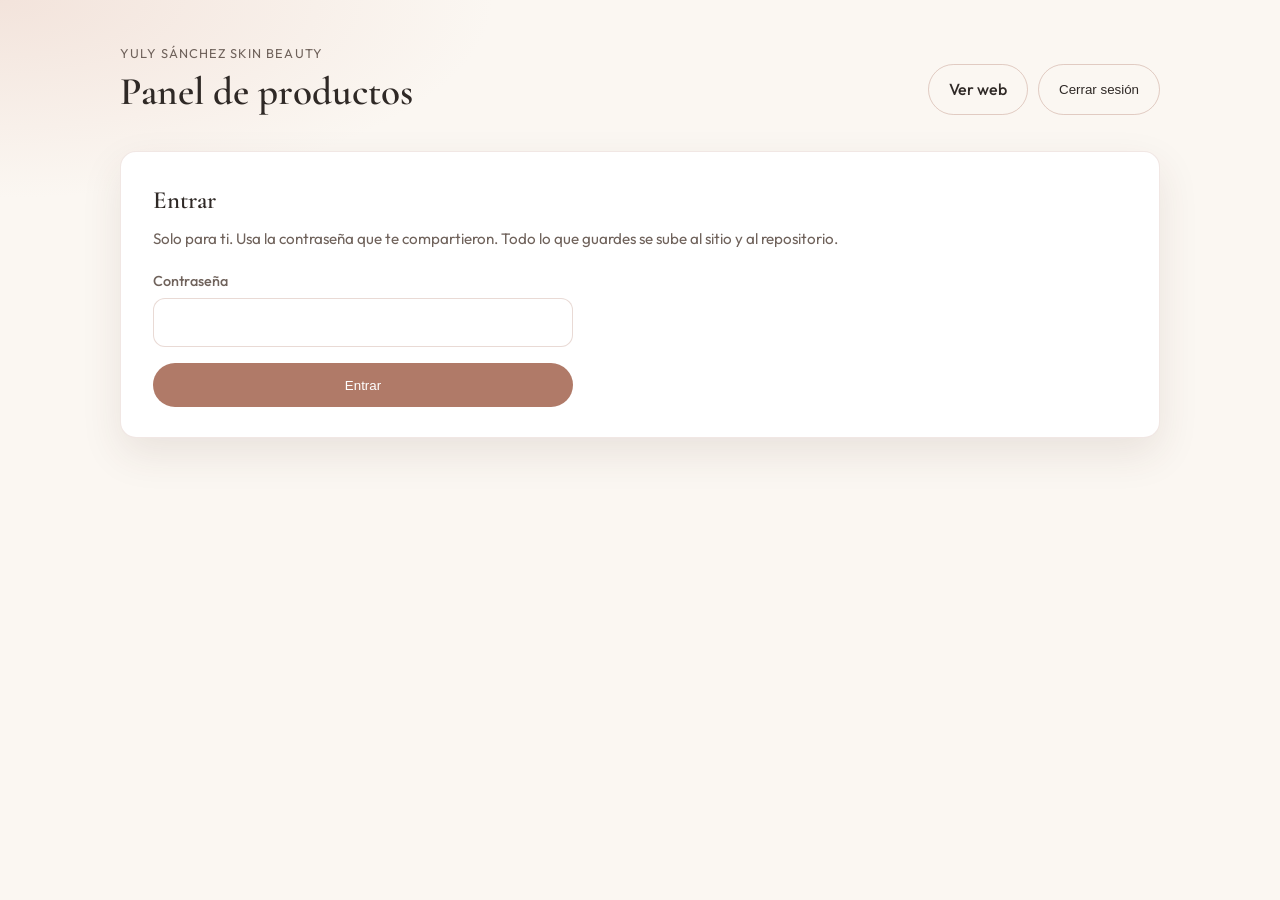
==== admin.html @ 6af67c22 "Quita el botón Eliminar del formulario del admin. Co-authored-by: Cursor <cursoragent@cursor.com>" ====
<!DOCTYPE html>
<html lang="es">
<head>
  <meta charset="UTF-8" />
  <meta name="viewport" content="width=device-width, initial-scale=1.0" />
  <title>Admin productos · Yuly Sánchez Skin Beauty</title>
  <meta name="robots" content="noindex,nofollow" />
  <link rel="icon" type="image/png" href="assets/brand/favicon.png" />
  <link rel="preconnect" href="https://fonts.googleapis.com" />
  <link rel="preconnect" href="https://fonts.gstatic.com" crossorigin />
  <link href="https://fonts.googleapis.com/css2?family=Cormorant+Garamond:ital,wght@0,500;0,600;1,500&family=Outfit:wght@300;400;500;600&display=swap" rel="stylesheet" />
  <link rel="stylesheet" href="admin.css" />
</head>
<body>
  <div class="admin">
    <header class="admin-top">
      <div>
        <p class="admin-top__eyebrow">Yuly Sánchez Skin Beauty</p>
        <h1>Panel de productos</h1>
      </div>
      <div class="admin-top__actions">
        <a class="btn btn--ghost" href="index.html">Ver web</a>
        <button class="btn btn--ghost" type="button" id="btnLogout" hidden>Cerrar sesión</button>
      </div>
    </header>

    <section class="panel" id="loginPanel">
      <h2>Entrar</h2>
      <p class="muted">Solo para ti. Usa la contraseña que te compartieron. Todo lo que guardes se sube al sitio y al repositorio.</p>
      <form id="loginForm" class="form">
        <label>
          Contraseña
          <input type="password" id="loginPassword" required autocomplete="current-password" />
        </label>
        <p class="form-error" id="loginError" hidden></p>
        <button class="btn btn--primary" type="submit">Entrar</button>
      </form>
    </section>

    <section class="panel panel--app" id="appPanel" hidden>
      <div class="app-bar">
        <p class="muted" id="sessionLabel">Sesión activa · los cambios se ven en la web en segundos</p>
        <div class="app-bar__actions">
          <button class="btn btn--primary" type="button" id="btnNew">+ Nuevo producto</button>
        </div>
      </div>

      <div class="layout">
        <div class="list-wrap">
          <h2>Productos</h2>
          <p class="muted" id="listMeta">—</p>
          <div class="list" id="productList"></div>
        </div>

        <div class="editor-side">
          <div class="editor-empty" id="editorEmpty">
            <p class="editor-empty__title">Añadir o editar</p>
            <p class="muted">Pulsa el botón para crear un producto nuevo, o elige uno de la lista para modificarlo.</p>
            <button class="btn btn--primary" type="button" id="btnNewEmpty">+ Añadir nuevo producto</button>
          </div>

          <form class="form form--editor" id="productForm" hidden>
          <h2 id="formTitle">Nuevo producto</h2>
          <input type="hidden" id="productId" />

          <label>
            Nombre del producto
            <input type="text" id="fieldName" required autocomplete="off" />
          </label>

          <label>
            Marca
            <input type="text" id="fieldBrand" autocomplete="off" />
          </label>

          <div class="row">
            <label>
              Categoría
              <select id="fieldCategory" required>
                <option value="limpieza">Limpieza</option>
                <option value="hidratacion">Hidratación</option>
                <option value="tratamiento">Tratamiento</option>
                <option value="proteccion">Protección</option>
              </select>
            </label>
            <label>
              Orden (menor = primero)
              <input type="number" id="fieldOrder" min="1" step="1" value="1" />
            </label>
          </div>

          <div class="row">
            <label>
              Precio actual
              <input type="text" id="fieldPrice" required inputmode="decimal" autocomplete="off" />
            </label>
            <label>
              Precio anterior (opcional)
              <input type="text" id="fieldPriceOld" inputmode="decimal" autocomplete="off" />
            </label>
          </div>

          <label>
            Etiqueta (opcional)
            <input type="text" id="fieldBadge" autocomplete="off" />
          </label>

          <div class="benefits-field">
            <span class="benefits-field__label">Beneficios</span>
            <p class="muted benefits-field__hint">Cada línea es una viñeta. Pulsa Enter para agregar otra.</p>
            <textarea id="fieldBenefits" rows="6" class="benefits-textarea" spellcheck="true"></textarea>
          </div>

          <label>
            Foto del producto
            <input type="file" id="fieldImage" accept="image/*" />
          </label>
          <div class="preview" id="imagePreview" hidden>
            <img id="imagePreviewImg" alt="Vista previa" />
            <p class="muted" id="imagePreviewNote"></p>
          </div>

          <p class="form-error" id="formError" hidden></p>
          <p class="form-ok" id="formOk" hidden></p>

          <div class="form-actions">
            <button class="btn btn--primary" type="submit" id="btnSave">Guardar en la web</button>
            <button class="btn btn--ghost" type="button" id="btnCancel">Cancelar</button>
          </div>
        </form>
        </div>
      </div>
    </section>
  </div>

  <div class="modal" id="confirmModal" hidden>
    <button class="modal__backdrop" type="button" aria-label="Cerrar" data-modal-cancel></button>
    <div class="modal__dialog" role="dialog" aria-modal="true" aria-labelledby="confirmModalTitle">
      <p class="modal__eyebrow">Confirmar</p>
      <h2 class="modal__title" id="confirmModalTitle">¿Eliminar este producto?</h2>
      <p class="modal__text" id="confirmModalText">Se quitará del catálogo y de la web en unos segundos.</p>
      <div class="modal__actions">
        <button class="btn btn--ghost" type="button" data-modal-cancel>Cancelar</button>
        <button class="btn btn--danger" type="button" id="confirmModalOk">Eliminar</button>
      </div>
    </div>
  </div>

  <div class="modal modal--alert" id="alertModal" hidden>
    <button class="modal__backdrop" type="button" aria-label="Cerrar" data-alert-ok></button>
    <div class="modal__dialog" role="dialog" aria-modal="true" aria-labelledby="alertModalTitle">
      <p class="modal__eyebrow">Aviso</p>
      <h2 class="modal__title" id="alertModalTitle">Mensaje</h2>
      <p class="modal__text" id="alertModalText"></p>
      <div class="modal__actions">
        <button class="btn btn--primary" type="button" data-alert-ok>Entendido</button>
      </div>
    </div>
  </div>

  <script src="js/products-core.js"></script>
  <script src="admin.js"></script>
</body>
</html>
---- admin.css ----
/* Admin panel — misma familia visual que la web; márgenes y responsive propios */
:root {
  --cream: #fbf7f2;
  --cream-deep: #f4ebe4;
  --beige: #eadfd6;
  --terracotta: #b07a68;
  --terracotta-deep: #8f5f50;
  --ink: #2f2926;
  --ink-soft: #6f625b;
  --white: #ffffff;
  --radius: 16px;
  --font-serif: "Cormorant Garamond", Georgia, serif;
  --font-sans: "Outfit", system-ui, sans-serif;
  --shadow: 0 16px 40px rgba(79, 52, 42, 0.1);
  --page-pad-x: clamp(1.1rem, 4vw, 2.5rem);
  --page-pad-y: clamp(1.25rem, 3.5vw, 2.75rem);
  --gap: clamp(1rem, 2.5vw, 1.75rem);
}

*,
*::before,
*::after {
  box-sizing: border-box;
  margin: 0;
  padding: 0;
}

html {
  -webkit-text-size-adjust: 100%;
}

body {
  font-family: var(--font-sans);
  color: var(--ink);
  background:
    radial-gradient(ellipse 70% 40% at 0% 0%, rgba(240, 221, 212, 0.75), transparent 55%),
    var(--cream);
  line-height: 1.55;
  min-height: 100vh;
  padding-bottom: env(safe-area-inset-bottom, 0);
}

img {
  max-width: 100%;
  display: block;
}

a {
  color: var(--terracotta-deep);
}

/* Contenedor principal con aire en todos los lados */
.admin {
  width: min(1120px, 100%);
  margin: 0 auto;
  padding:
    max(var(--page-pad-y), env(safe-area-inset-top, 0px))
    max(var(--page-pad-x), env(safe-area-inset-right, 0px))
    calc(var(--page-pad-y) + 1.5rem)
    max(var(--page-pad-x), env(safe-area-inset-left, 0px));
}

#adminBanner {
  margin-bottom: var(--gap);
}

.admin-top {
  display: flex;
  flex-wrap: wrap;
  gap: 1rem 1.5rem;
  align-items: flex-end;
  justify-content: space-between;
  margin-bottom: clamp(1.35rem, 3vw, 2rem);
  padding-bottom: 0.25rem;
}

.admin-top__eyebrow {
  font-size: 0.8rem;
  letter-spacing: 0.08em;
  text-transform: uppercase;
  color: var(--ink-soft);
  margin-bottom: 0.35rem;
}

.admin-top h1 {
  font-family: var(--font-serif);
  font-weight: 600;
  font-size: clamp(1.7rem, 4.5vw, 2.45rem);
  line-height: 1.15;
}

.admin-top__actions {
  display: flex;
  gap: 0.65rem;
  flex-wrap: wrap;
}

.panel {
  background: var(--white);
  border: 1px solid rgba(176, 122, 104, 0.18);
  border-radius: var(--radius);
  box-shadow: var(--shadow);
  padding: clamp(1.25rem, 3vw, 1.85rem) clamp(1.15rem, 3vw, 2rem);
  margin-bottom: var(--gap);
}

.panel h2 {
  font-family: var(--font-serif);
  font-size: clamp(1.3rem, 3vw, 1.55rem);
  font-weight: 600;
  margin-bottom: 0.55rem;
}

.muted {
  color: var(--ink-soft);
  font-size: 0.95rem;
  line-height: 1.5;
}

.form {
  display: grid;
  gap: 1.05rem;
  margin-top: 1.15rem;
  max-width: 420px;
  width: 100%;
}

.form--editor {
  max-width: none;
  margin-top: 0;
  padding: clamp(1rem, 2.5vw, 1.35rem);
  background: var(--cream);
  border: 1px solid rgba(176, 122, 104, 0.14);
  border-radius: calc(var(--radius) - 2px);
}

.form label {
  display: grid;
  gap: 0.4rem;
  font-size: 0.9rem;
  font-weight: 500;
  color: var(--ink-soft);
  min-width: 0;
}

.form input,
.form select,
.form textarea {
  font: inherit;
  color: var(--ink);
  border: 1px solid rgba(176, 122, 104, 0.28);
  border-radius: 12px;
  padding: 0.75rem 0.9rem;
  background: var(--white);
  width: 100%;
  max-width: 100%;
}

.benefits-field {
  display: grid;
  gap: 0.45rem;
  min-width: 0;
}

.benefits-field__label {
  font-size: 0.9rem;
  font-weight: 500;
  color: var(--ink-soft);
}

.benefits-field__hint {
  font-size: 0.85rem;
  margin: 0;
}

.benefits-textarea {
  line-height: 1.65;
  resize: vertical;
  min-height: 8.5rem;
  background: var(--white);
}

.form input:focus,
.form select:focus,
.form textarea:focus {
  outline: 2px solid rgba(176, 122, 104, 0.35);
  outline-offset: 1px;
}

.row {
  display: grid;
  grid-template-columns: 1fr 1fr;
  gap: 1rem;
  min-width: 0;
}

.btn {
  display: inline-flex;
  align-items: center;
  justify-content: center;
  gap: 0.4rem;
  border: none;
  border-radius: 999px;
  padding: 0.75rem 1.25rem;
  cursor: pointer;
  font-weight: 500;
  text-decoration: none;
  transition: transform 0.2s ease, background 0.2s ease;
  min-height: 2.75rem;
}

.btn:hover {
  transform: translateY(-1px);
}

.btn--primary {
  background: var(--terracotta);
  color: var(--white);
}

.btn--primary:hover {
  background: var(--terracotta-deep);
}

.btn--ghost {
  background: transparent;
  color: var(--ink);
  border: 1px solid rgba(176, 122, 104, 0.35);
}

.btn--danger {
  background: #c45c5c;
  color: #fff;
  border: none;
  margin-left: auto;
}

.btn--danger:hover {
  background: #a34444;
}

.form-actions {
  display: flex;
  flex-wrap: wrap;
  gap: 0.75rem;
  align-items: center;
  margin-top: 0.35rem;
  padding-top: 0.35rem;
}

.form-error {
  color: #9b3b3b;
  background: #fceeee;
  border-radius: 12px;
  padding: 0.8rem 1rem;
  font-size: 0.92rem;
}

.form-ok {
  color: #2f5d3a;
  background: #eaf6ee;
  border-radius: 12px;
  padding: 0.8rem 1rem;
  font-size: 0.92rem;
}

.app-bar {
  display: flex;
  flex-wrap: wrap;
  gap: 1rem 1.25rem;
  justify-content: space-between;
  align-items: center;
  margin-bottom: clamp(1.2rem, 2.5vw, 1.75rem);
  padding-bottom: 0.15rem;
}

.app-bar__actions {
  display: flex;
  flex-wrap: wrap;
  gap: 0.65rem;
}

.layout {
  display: grid;
  grid-template-columns: 1fr;
  gap: clamp(1.25rem, 3vw, 2rem);
  align-items: start;
}

.editor-side {
  min-width: 0;
  display: grid;
  gap: 1rem;
}

.editor-empty {
  display: grid;
  gap: 0.85rem;
  justify-items: start;
  padding: clamp(1.4rem, 3.5vw, 2.25rem);
  background: var(--cream);
  border: 1px dashed rgba(176, 122, 104, 0.35);
  border-radius: calc(var(--radius) - 2px);
  min-height: 12rem;
  align-content: center;
}

.editor-empty[hidden] {
  display: none !important;
}

.editor-empty__title {
  font-family: var(--font-serif);
  font-size: 1.35rem;
  font-weight: 600;
  color: var(--ink);
}

.form--editor[hidden] {
  display: none !important;
}

.list-wrap h2 {
  margin-bottom: 0.35rem;
}

.list {
  display: grid;
  gap: 0.85rem;
  margin-top: 1rem;
}

.list-item {
  display: grid;
  grid-template-columns: minmax(0, 1fr) auto;
  gap: 0.75rem;
  align-items: center;
  padding: 0.75rem;
  border-radius: 14px;
  border: 1px solid rgba(176, 122, 104, 0.18);
  background: var(--white);
  width: 100%;
  transition: border-color 0.2s ease, box-shadow 0.2s ease;
}

.list-item:hover,
.list-item.is-active {
  border-color: var(--terracotta);
  box-shadow: 0 8px 22px rgba(176, 122, 104, 0.15);
}

.list-item__main {
  display: grid;
  grid-template-columns: 64px minmax(0, 1fr) auto;
  gap: 0.8rem;
  align-items: center;
  padding: 0.2rem 0.2rem;
  border: none;
  background: transparent;
  cursor: pointer;
  text-align: left;
  width: 100%;
  font: inherit;
  color: inherit;
  min-width: 0;
}

.list-item img {
  width: 64px;
  height: 64px;
  object-fit: contain;
  background: var(--cream);
  border-radius: 10px;
  flex-shrink: 0;
}

.btn--danger-sm {
  border-radius: 999px;
  padding: 0.55rem 0.95rem;
  font-size: 0.82rem;
  font-weight: 500;
  border: none;
  cursor: pointer;
  background: #c45c5c;
  color: #fff;
  white-space: nowrap;
  min-height: 2.5rem;
  align-self: center;
}

.btn--danger-sm:hover {
  background: #a34444;
}

.list-item__title {
  font-weight: 500;
  font-size: 0.95rem;
  line-height: 1.35;
  display: -webkit-box;
  -webkit-line-clamp: 2;
  -webkit-box-orient: vertical;
  overflow: hidden;
}

.list-item__meta {
  font-size: 0.82rem;
  color: var(--ink-soft);
  margin-top: 0.25rem;
}

.list-item__price {
  font-weight: 600;
  white-space: nowrap;
  color: var(--terracotta-deep);
  font-size: 0.92rem;
}

.preview {
  display: grid;
  gap: 0.5rem;
}

.preview img {
  width: min(160px, 100%);
  height: auto;
  aspect-ratio: 1;
  object-fit: contain;
  background: var(--cream);
  border-radius: 12px;
  border: 1px solid rgba(176, 122, 104, 0.18);
}

.empty {
  padding: 1.15rem 1.25rem;
  color: var(--ink-soft);
  background: var(--white);
  border-radius: 12px;
  border: 1px dashed rgba(176, 122, 104, 0.25);
}

/* Tablet+ : dos columnas con espacio real */
@media (min-width: 900px) {
  .layout {
    grid-template-columns: minmax(0, 1fr) minmax(0, 1.12fr);
    gap: 1.75rem 2rem;
  }

  .list-wrap {
    position: sticky;
    top: 1.25rem;
    max-height: calc(100vh - 2.5rem);
    overflow: auto;
  }
}

/* Tablet estrecha */
@media (max-width: 899px) {
  .layout {
    gap: 1.5rem;
  }

  .form-actions {
    flex-direction: column;
    align-items: stretch;
  }

  .form-actions .btn {
    width: 100%;
    margin-left: 0;
  }

  .btn--danger {
    margin-left: 0;
    order: 3;
  }
}

/* Móvil */
@media (max-width: 640px) {
  .admin-top {
    flex-direction: column;
    align-items: stretch;
    gap: 1.1rem;
  }

  .admin-top__actions {
    width: 100%;
  }

  .admin-top__actions .btn {
    flex: 1 1 auto;
    min-width: calc(50% - 0.35rem);
  }

  .app-bar {
    flex-direction: column;
    align-items: stretch;
  }

  .app-bar__actions .btn {
    width: 100%;
  }

  .row {
    grid-template-columns: 1fr;
    gap: 1.05rem;
  }

  .list-item {
    grid-template-columns: 1fr;
    gap: 0.7rem;
    padding: 0.85rem;
  }

  .list-item__main {
    grid-template-columns: 56px minmax(0, 1fr);
    gap: 0.7rem;
  }

  .list-item img {
    width: 56px;
    height: 56px;
  }

  .list-item__price {
    grid-column: 2;
    justify-self: start;
    margin-top: 0.15rem;
  }

  .btn--danger-sm {
    width: 100%;
  }

  .panel {
    padding: 1.2rem 1.1rem 1.35rem;
  }
}

/* Modal centrado (confirmar eliminar / avisos) */
.modal {
  position: fixed;
  inset: 0;
  z-index: 1000;
  display: grid;
  place-items: center;
  padding: max(1.25rem, env(safe-area-inset-top)) max(1.25rem, env(safe-area-inset-right))
    max(1.25rem, env(safe-area-inset-bottom)) max(1.25rem, env(safe-area-inset-left));
}

.modal[hidden] {
  display: none !important;
}

.modal__backdrop {
  position: absolute;
  inset: 0;
  border: none;
  margin: 0;
  padding: 0;
  background: rgba(47, 41, 38, 0.45);
  backdrop-filter: blur(4px);
  cursor: pointer;
}

.modal__dialog {
  position: relative;
  z-index: 1;
  width: min(100%, 420px);
  background: var(--white);
  border-radius: 20px;
  border: 1px solid rgba(176, 122, 104, 0.2);
  box-shadow: 0 28px 60px rgba(47, 41, 38, 0.22);
  padding: 1.6rem 1.5rem 1.4rem;
  animation: modalIn 0.28s cubic-bezier(0.22, 1, 0.36, 1);
  text-align: center;
}

@keyframes modalIn {
  from {
    opacity: 0;
    transform: translateY(12px) scale(0.97);
  }
  to {
    opacity: 1;
    transform: none;
  }
}

.modal__eyebrow {
  font-size: 0.75rem;
  letter-spacing: 0.1em;
  text-transform: uppercase;
  color: var(--ink-soft);
  margin-bottom: 0.45rem;
}

.modal__title {
  font-family: var(--font-serif);
  font-size: clamp(1.35rem, 3.5vw, 1.6rem);
  font-weight: 600;
  line-height: 1.25;
  color: var(--ink);
  margin-bottom: 0.65rem;
}

.modal__text {
  color: var(--ink-soft);
  font-size: 0.98rem;
  line-height: 1.55;
  margin-bottom: 1.4rem;
}

.modal__actions {
  display: flex;
  flex-wrap: wrap;
  gap: 0.65rem;
  justify-content: center;
}

.modal__actions .btn {
  min-width: 7.5rem;
}

.modal__actions .btn--danger {
  margin-left: 0;
  background: #c45c5c;
}

.modal__actions .btn--danger:hover {
  background: #a34444;
}

@media (max-width: 420px) {
  .modal__actions {
    flex-direction: column-reverse;
  }

  .modal__actions .btn {
    width: 100%;
  }
}
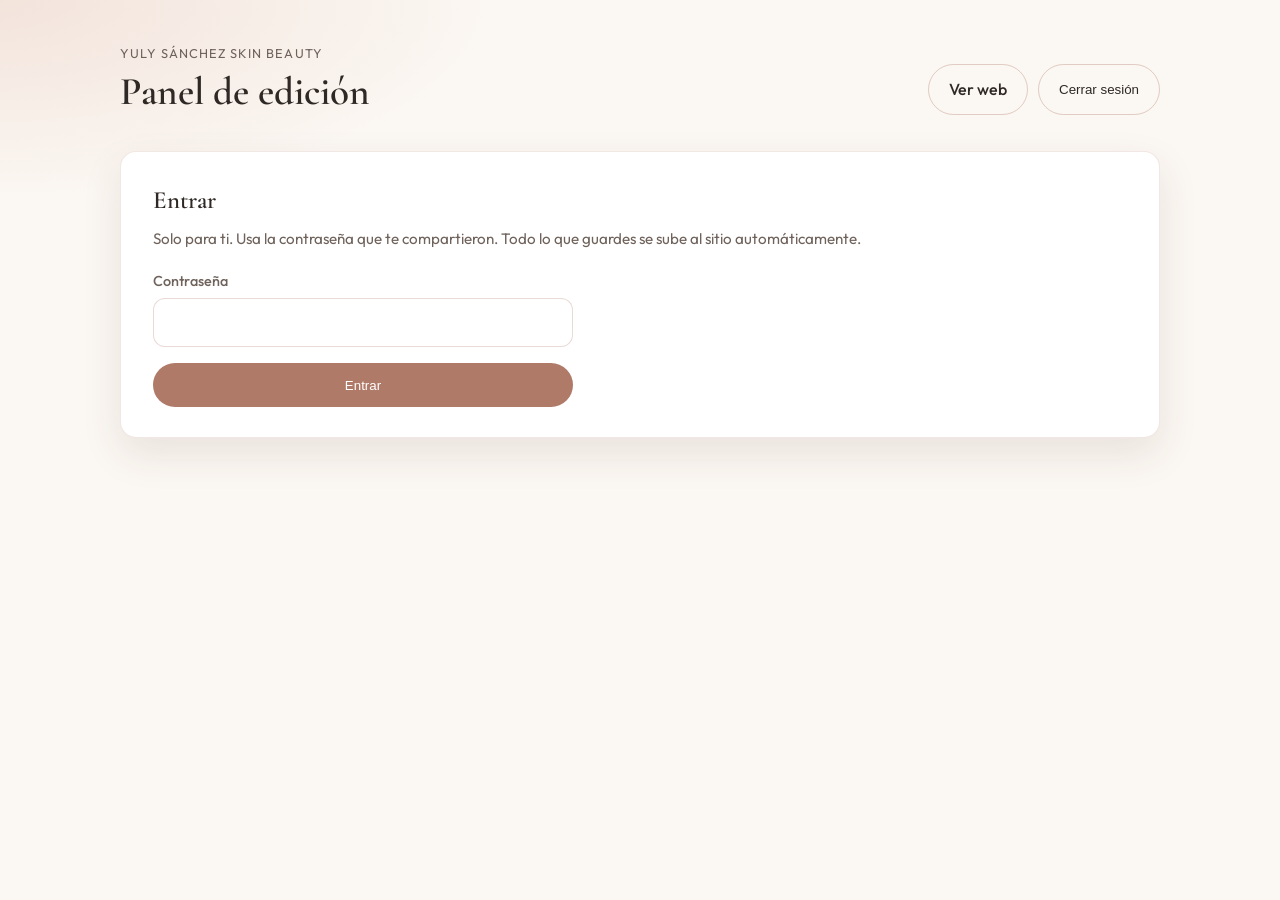
==== commit 2bd35d13: "Admin editable con lapicitos: inicio, servicios, sobre mí, testimonios y resultados. Co-authored-by:" ====
--- a/admin.html
+++ b/admin.html
@@ -3,7 +3,7 @@
 <head>
   <meta charset="UTF-8" />
   <meta name="viewport" content="width=device-width, initial-scale=1.0" />
-  <title>Admin productos · Yuly Sánchez Skin Beauty</title>
+  <title>Admin · Yuly Sánchez Skin Beauty</title>
   <meta name="robots" content="noindex,nofollow" />
   <link rel="icon" type="image/png" href="assets/brand/favicon.png" />
   <link rel="preconnect" href="https://fonts.googleapis.com" />
@@ -16,17 +16,17 @@
     <header class="admin-top">
       <div>
         <p class="admin-top__eyebrow">Yuly Sánchez Skin Beauty</p>
-        <h1>Panel de productos</h1>
+        <h1>Panel de edición</h1>
       </div>
       <div class="admin-top__actions">
-        <a class="btn btn--ghost" href="index.html">Ver web</a>
+        <a class="btn btn--ghost" href="index.html" target="_blank" rel="noopener">Ver web</a>
         <button class="btn btn--ghost" type="button" id="btnLogout" hidden>Cerrar sesión</button>
       </div>
     </header>
 
     <section class="panel" id="loginPanel">
       <h2>Entrar</h2>
-      <p class="muted">Solo para ti. Usa la contraseña que te compartieron. Todo lo que guardes se sube al sitio y al repositorio.</p>
+      <p class="muted">Solo para ti. Usa la contraseña que te compartieron. Todo lo que guardes se sube al sitio automáticamente.</p>
       <form id="loginForm" class="form">
         <label>
           Contraseña
@@ -38,96 +38,128 @@
     </section>
 
     <section class="panel panel--app" id="appPanel" hidden>
-      <div class="app-bar">
-        <p class="muted" id="sessionLabel">Sesión activa · los cambios se ven en la web en segundos</p>
-        <div class="app-bar__actions">
-          <button class="btn btn--primary" type="button" id="btnNew">+ Nuevo producto</button>
+      <p class="muted" id="sessionLabel">Sesión activa · lapicito = editar texto o foto · Guardar sube a main</p>
+
+      <nav class="editor-tabs" id="editorTabs" aria-label="Secciones">
+        <button type="button" class="editor-tab is-active" data-tab="inicio">Inicio</button>
+        <button type="button" class="editor-tab" data-tab="servicios">Servicios</button>
+        <button type="button" class="editor-tab" data-tab="productos">Productos</button>
+        <button type="button" class="editor-tab" data-tab="sobre-mi">Sobre mí</button>
+        <button type="button" class="editor-tab" data-tab="resultados">Antes/después</button>
+        <button type="button" class="editor-tab" data-tab="testimonios">Testimonios</button>
+      </nav>
+
+      <!-- Contenido editable (inicio, servicios, etc.) -->
+      <div id="pageEditorPanel" class="editor-root"></div>
+
+      <!-- Productos (panel original) -->
+      <div id="productsPanel" class="products-panel" hidden>
+        <div class="app-bar">
+          <p class="muted" id="listMeta">—</p>
+          <div class="app-bar__actions">
+            <button class="btn btn--primary" type="button" id="btnNew">+ Nuevo producto</button>
+          </div>
         </div>
-      </div>
-
-      <div class="layout">
-        <div class="list-wrap">
-          <h2>Productos</h2>
-          <p class="muted" id="listMeta">—</p>
-          <div class="list" id="productList"></div>
-        </div>
-
-        <div class="editor-side">
-          <div class="editor-empty" id="editorEmpty">
-            <p class="editor-empty__title">Añadir o editar</p>
-            <p class="muted">Pulsa el botón para crear un producto nuevo, o elige uno de la lista para modificarlo.</p>
-            <button class="btn btn--primary" type="button" id="btnNewEmpty">+ Añadir nuevo producto</button>
+
+        <div class="layout">
+          <div class="list-wrap">
+            <h2>Productos</h2>
+
+            <div class="admin-toolbar">
+              <div class="admin-filters" role="tablist" aria-label="Filtrar por categoría">
+                <button class="admin-filter is-active" type="button" data-filter="todos">Todos</button>
+                <button class="admin-filter" type="button" data-filter="limpieza">Limpieza</button>
+                <button class="admin-filter" type="button" data-filter="hidratacion">Hidratación</button>
+                <button class="admin-filter" type="button" data-filter="tratamiento">Tratamiento</button>
+                <button class="admin-filter" type="button" data-filter="proteccion">Protección</button>
+              </div>
+              <label class="admin-search">
+                <span class="visually-hidden">Buscar producto</span>
+                <svg viewBox="0 0 24 24" fill="none" stroke="currentColor" stroke-width="1.6" aria-hidden="true"><circle cx="11" cy="11" r="7"/><path d="M20 20l-3-3"/></svg>
+                <input type="search" id="adminProductSearch" autocomplete="off" enterkeyhint="search" />
+              </label>
+            </div>
+
+            <div class="list" id="productList"></div>
           </div>
 
-          <form class="form form--editor" id="productForm" hidden>
-          <h2 id="formTitle">Nuevo producto</h2>
-          <input type="hidden" id="productId" />
-
-          <label>
-            Nombre del producto
-            <input type="text" id="fieldName" required autocomplete="off" />
-          </label>
-
-          <label>
-            Marca
-            <input type="text" id="fieldBrand" autocomplete="off" />
-          </label>
-
-          <div class="row">
-            <label>
-              Categoría
-              <select id="fieldCategory" required>
-                <option value="limpieza">Limpieza</option>
-                <option value="hidratacion">Hidratación</option>
-                <option value="tratamiento">Tratamiento</option>
-                <option value="proteccion">Protección</option>
-              </select>
-            </label>
-            <label>
-              Orden (menor = primero)
-              <input type="number" id="fieldOrder" min="1" step="1" value="1" />
-            </label>
+          <div class="editor-side">
+            <div class="editor-empty" id="editorEmpty">
+              <p class="editor-empty__title">Añadir o editar</p>
+              <p class="muted">Pulsa el botón para crear un producto nuevo, o elige uno de la lista para modificarlo.</p>
+              <button class="btn btn--primary" type="button" id="btnNewEmpty">+ Añadir nuevo producto</button>
+            </div>
+
+            <form class="form form--editor" id="productForm" hidden>
+              <h2 id="formTitle">Nuevo producto</h2>
+              <input type="hidden" id="productId" />
+
+              <label>
+                Nombre del producto
+                <input type="text" id="fieldName" required autocomplete="off" />
+              </label>
+
+              <label>
+                Marca
+                <input type="text" id="fieldBrand" autocomplete="off" />
+              </label>
+
+              <div class="row">
+                <label>
+                  Categoría
+                  <select id="fieldCategory" required>
+                    <option value="limpieza">Limpieza</option>
+                    <option value="hidratacion">Hidratación</option>
+                    <option value="tratamiento">Tratamiento</option>
+                    <option value="proteccion">Protección</option>
+                  </select>
+                </label>
+                <label>
+                  Orden (menor = primero)
+                  <input type="number" id="fieldOrder" min="1" step="1" value="1" />
+                </label>
+              </div>
+
+              <div class="row">
+                <label>
+                  Precio actual
+                  <input type="text" id="fieldPrice" required inputmode="decimal" autocomplete="off" />
+                </label>
+                <label>
+                  Precio anterior (opcional)
+                  <input type="text" id="fieldPriceOld" inputmode="decimal" autocomplete="off" />
+                </label>
+              </div>
+
+              <label>
+                Etiqueta (opcional)
+                <input type="text" id="fieldBadge" autocomplete="off" />
+              </label>
+
+              <div class="benefits-field">
+                <span class="benefits-field__label">Beneficios</span>
+                <p class="muted benefits-field__hint">Cada línea es una viñeta. Pulsa Enter para agregar otra.</p>
+                <textarea id="fieldBenefits" rows="6" class="benefits-textarea" spellcheck="true"></textarea>
+              </div>
+
+              <label>
+                Foto del producto
+                <input type="file" id="fieldImage" accept="image/*" />
+              </label>
+              <div class="preview" id="imagePreview" hidden>
+                <img id="imagePreviewImg" alt="Vista previa" />
+                <p class="muted" id="imagePreviewNote"></p>
+              </div>
+
+              <p class="form-error" id="formError" hidden></p>
+              <p class="form-ok" id="formOk" hidden></p>
+
+              <div class="form-actions">
+                <button class="btn btn--primary" type="submit" id="btnSave">Guardar en la web</button>
+                <button class="btn btn--ghost" type="button" id="btnCancel">Cancelar</button>
+              </div>
+            </form>
           </div>
-
-          <div class="row">
-            <label>
-              Precio actual
-              <input type="text" id="fieldPrice" required inputmode="decimal" autocomplete="off" />
-            </label>
-            <label>
-              Precio anterior (opcional)
-              <input type="text" id="fieldPriceOld" inputmode="decimal" autocomplete="off" />
-            </label>
-          </div>
-
-          <label>
-            Etiqueta (opcional)
-            <input type="text" id="fieldBadge" autocomplete="off" />
-          </label>
-
-          <div class="benefits-field">
-            <span class="benefits-field__label">Beneficios</span>
-            <p class="muted benefits-field__hint">Cada línea es una viñeta. Pulsa Enter para agregar otra.</p>
-            <textarea id="fieldBenefits" rows="6" class="benefits-textarea" spellcheck="true"></textarea>
-          </div>
-
-          <label>
-            Foto del producto
-            <input type="file" id="fieldImage" accept="image/*" />
-          </label>
-          <div class="preview" id="imagePreview" hidden>
-            <img id="imagePreviewImg" alt="Vista previa" />
-            <p class="muted" id="imagePreviewNote"></p>
-          </div>
-
-          <p class="form-error" id="formError" hidden></p>
-          <p class="form-ok" id="formOk" hidden></p>
-
-          <div class="form-actions">
-            <button class="btn btn--primary" type="submit" id="btnSave">Guardar en la web</button>
-            <button class="btn btn--ghost" type="button" id="btnCancel">Cancelar</button>
-          </div>
-        </form>
         </div>
       </div>
     </section>
@@ -158,7 +190,23 @@
     </div>
   </div>
 
+  <div class="modal" id="editModal" hidden>
+    <div class="modal__backdrop" data-close></div>
+    <div class="modal__dialog" role="dialog" aria-modal="true" aria-labelledby="editModalTitle">
+      <p class="modal__eyebrow">Editar</p>
+      <h3 class="modal__title" id="editModalTitle">Campo</h3>
+      <div id="editModalBody" class="edit-modal-body"></div>
+      <p class="form-error" id="editModalError" hidden></p>
+      <div class="modal__actions">
+        <button class="btn btn--ghost" type="button" data-close>Cancelar</button>
+        <button class="btn btn--primary" type="button" id="editModalSave">Guardar en la web</button>
+      </div>
+    </div>
+  </div>
+
   <script src="js/products-core.js"></script>
+  <script src="js/cms.js"></script>
+  <script src="editor.js"></script>
   <script src="admin.js"></script>
 </body>
 </html>
--- a/admin.css
+++ b/admin.css
@@ -324,6 +324,87 @@
   margin-bottom: 0.35rem;
 }
 
+.admin-toolbar {
+  display: grid;
+  gap: 0.85rem;
+  margin: 1rem 0 0.15rem;
+}
+
+.admin-filters {
+  display: flex;
+  flex-wrap: wrap;
+  gap: 0.45rem;
+}
+
+.admin-filter {
+  border: 1px solid rgba(176, 122, 104, 0.28);
+  background: var(--white);
+  color: var(--ink-soft);
+  border-radius: 999px;
+  padding: 0.45rem 0.85rem;
+  font: inherit;
+  font-size: 0.86rem;
+  font-weight: 500;
+  cursor: pointer;
+  transition: background 0.2s ease, color 0.2s ease, border-color 0.2s ease;
+}
+
+.admin-filter:hover {
+  border-color: var(--terracotta);
+  color: var(--ink);
+}
+
+.admin-filter.is-active {
+  background: var(--terracotta);
+  border-color: var(--terracotta);
+  color: var(--white);
+}
+
+.admin-search {
+  display: flex;
+  align-items: center;
+  gap: 0.55rem;
+  background: var(--white);
+  border: 1px solid rgba(176, 122, 104, 0.28);
+  border-radius: 999px;
+  padding: 0.55rem 0.95rem;
+  width: 100%;
+}
+
+.admin-search svg {
+  width: 1.1rem;
+  height: 1.1rem;
+  flex-shrink: 0;
+  color: var(--ink-soft);
+}
+
+.admin-search input {
+  border: none;
+  outline: none;
+  background: transparent;
+  width: 100%;
+  min-width: 0;
+  font: inherit;
+  color: var(--ink);
+  padding: 0;
+}
+
+.visually-hidden {
+  position: absolute;
+  width: 1px;
+  height: 1px;
+  padding: 0;
+  margin: -1px;
+  overflow: hidden;
+  clip: rect(0, 0, 0, 0);
+  white-space: nowrap;
+  border: 0;
+}
+
+.list-item[hidden] {
+  display: none !important;
+}
+
 .list {
   display: grid;
   gap: 0.85rem;
@@ -640,3 +721,194 @@
     width: 100%;
   }
 }
+.editor-body {
+  background:
+    radial-gradient(ellipse 70% 40% at 10% 0%, rgba(240, 221, 212, 0.55), transparent 55%),
+    #f7f1ec;
+}
+
+.editor-tabs {
+  display: flex;
+  flex-wrap: wrap;
+  gap: 0.45rem;
+  margin: 0 0 1.25rem;
+}
+
+.editor-tab {
+  border: 1px solid rgba(176, 122, 104, 0.28);
+  background: #fff;
+  color: #6f625b;
+  padding: 0.55rem 0.95rem;
+  border-radius: 999px;
+  font-size: 0.78rem;
+  font-weight: 500;
+  letter-spacing: 0.06em;
+  text-transform: uppercase;
+  cursor: pointer;
+}
+
+.editor-tab.is-active {
+  background: #b07a68;
+  border-color: #b07a68;
+  color: #fff;
+}
+
+.editor-root {
+  display: grid;
+  gap: 1rem;
+}
+
+.editor-block {
+  background: #fff;
+  border: 1px solid rgba(176, 122, 104, 0.18);
+  border-radius: 18px;
+  padding: 1.15rem 1.2rem;
+  box-shadow: 0 10px 28px rgba(79, 52, 42, 0.05);
+}
+
+.editor-block__head {
+  display: flex;
+  align-items: center;
+  justify-content: space-between;
+  gap: 0.75rem;
+  margin-bottom: 0.85rem;
+}
+
+.editor-block__head h2 {
+  font-family: "Cormorant Garamond", Georgia, serif;
+  font-size: 1.45rem;
+  font-weight: 600;
+  color: #2f2926;
+  margin: 0;
+}
+
+.editor-row {
+  display: flex;
+  align-items: flex-start;
+  justify-content: space-between;
+  gap: 0.85rem;
+  padding: 0.75rem 0;
+  border-top: 1px solid rgba(176, 122, 104, 0.1);
+}
+
+.editor-row:first-of-type {
+  border-top: 0;
+  padding-top: 0;
+}
+
+.editor-row__label {
+  font-size: 0.72rem;
+  letter-spacing: 0.12em;
+  text-transform: uppercase;
+  color: #b07a68;
+  margin-bottom: 0.25rem;
+}
+
+.editor-row__value {
+  color: #2f2926;
+  font-size: 0.95rem;
+  line-height: 1.45;
+  word-break: break-word;
+}
+
+.editor-row__value--muted {
+  color: #6f625b;
+  font-size: 0.88rem;
+}
+
+.editor-thumb {
+  width: 72px;
+  height: 72px;
+  object-fit: cover;
+  border-radius: 12px;
+  border: 1px solid rgba(176, 122, 104, 0.2);
+  background: #faf6f3;
+}
+
+.pencil {
+  flex-shrink: 0;
+  width: 38px;
+  height: 38px;
+  border-radius: 50%;
+  border: 1px solid rgba(176, 122, 104, 0.35);
+  background: #fff9f6;
+  color: #8f5f50;
+  cursor: pointer;
+  display: grid;
+  place-items: center;
+  transition: background 0.2s ease, transform 0.2s ease;
+}
+
+.pencil:hover {
+  background: #b07a68;
+  color: #fff;
+  transform: scale(1.05);
+}
+
+.pencil svg {
+  width: 16px;
+  height: 16px;
+}
+
+.editor-actions {
+  display: flex;
+  flex-wrap: wrap;
+  gap: 0.55rem;
+  margin-top: 0.85rem;
+}
+
+.edit-modal-body {
+  display: grid;
+  gap: 0.85rem;
+  margin: 1rem 0 0.5rem;
+}
+
+.edit-modal-body label {
+  display: grid;
+  gap: 0.35rem;
+  font-size: 0.85rem;
+  color: #6f625b;
+}
+
+.edit-modal-body input,
+.edit-modal-body textarea,
+.edit-modal-body select {
+  width: 100%;
+  border: 1px solid rgba(176, 122, 104, 0.28);
+  border-radius: 12px;
+  padding: 0.7rem 0.85rem;
+  background: #fff;
+}
+
+.edit-modal-body textarea {
+  min-height: 110px;
+  resize: vertical;
+}
+
+.edit-preview {
+  max-width: 160px;
+  max-height: 160px;
+  border-radius: 12px;
+  object-fit: cover;
+  border: 1px solid rgba(176, 122, 104, 0.2);
+}
+
+.card-mini {
+  display: grid;
+  gap: 0.35rem;
+}
+
+.card-mini strong {
+  font-size: 1rem;
+  color: #2f2926;
+}
+
+@media (max-width: 640px) {
+  .editor-row {
+    flex-direction: column;
+  }
+
+  .pencil {
+    align-self: flex-end;
+  }
+}
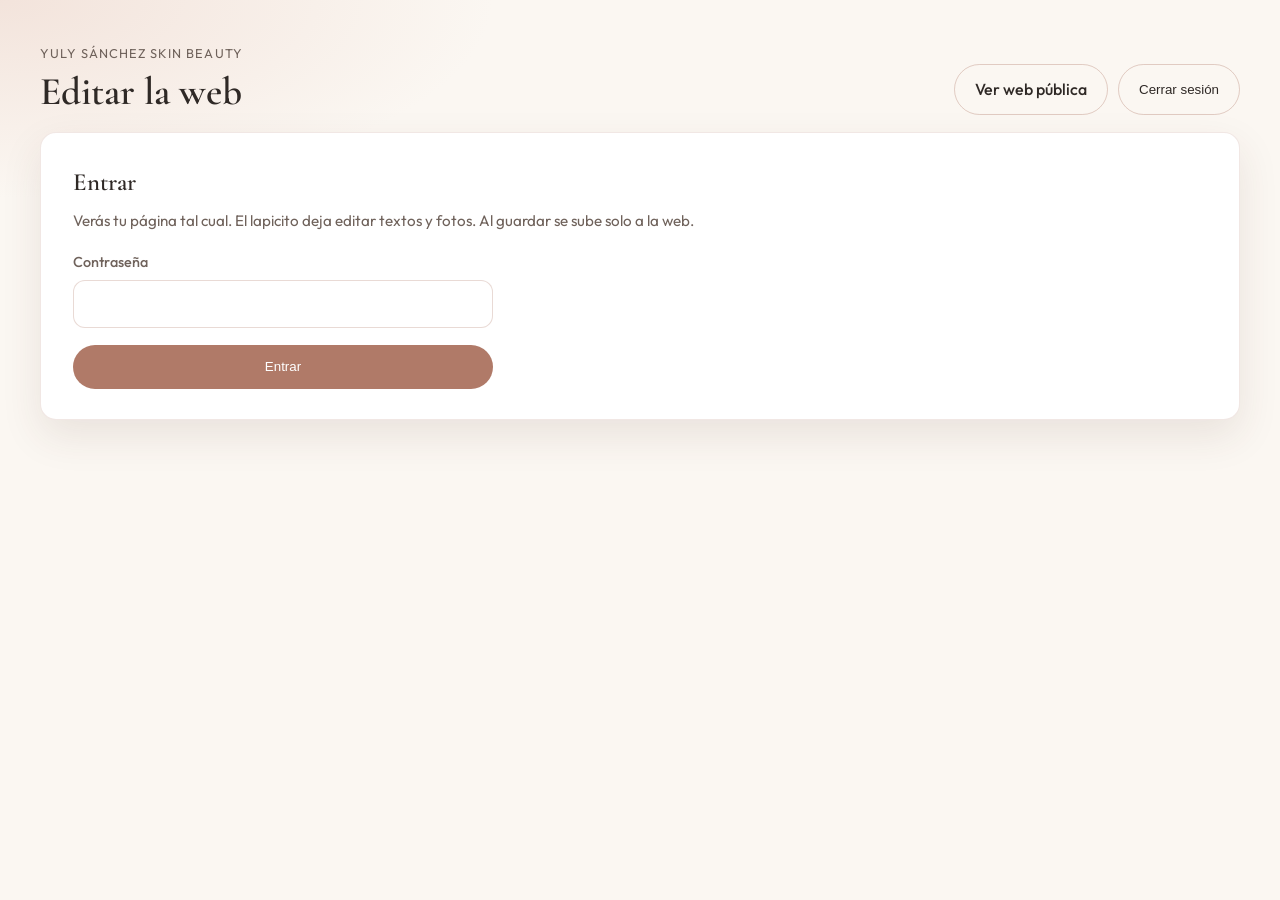
==== commit 6ac4c163: "Admin muestra la web real con lapicitos para editar textos y fotos. Co-authored-by: Cursor <cursorag" ====
--- a/admin.html
+++ b/admin.html
@@ -11,22 +11,22 @@
   <link href="https://fonts.googleapis.com/css2?family=Cormorant+Garamond:ital,wght@0,500;0,600;1,500&family=Outfit:wght@300;400;500;600&display=swap" rel="stylesheet" />
   <link rel="stylesheet" href="admin.css" />
 </head>
-<body>
-  <div class="admin">
-    <header class="admin-top">
+<body class="admin-body--live">
+  <div class="admin admin--live">
+    <header class="admin-top admin-top--live">
       <div>
         <p class="admin-top__eyebrow">Yuly Sánchez Skin Beauty</p>
-        <h1>Panel de edición</h1>
+        <h1>Editar la web</h1>
       </div>
       <div class="admin-top__actions">
-        <a class="btn btn--ghost" href="index.html" target="_blank" rel="noopener">Ver web</a>
+        <a class="btn btn--ghost" href="index.html" target="_blank" rel="noopener">Ver web pública</a>
         <button class="btn btn--ghost" type="button" id="btnLogout" hidden>Cerrar sesión</button>
       </div>
     </header>
 
     <section class="panel" id="loginPanel">
       <h2>Entrar</h2>
-      <p class="muted">Solo para ti. Usa la contraseña que te compartieron. Todo lo que guardes se sube al sitio automáticamente.</p>
+      <p class="muted">Verás tu página tal cual. El lapicito deja editar textos y fotos. Al guardar se sube solo a la web.</p>
       <form id="loginForm" class="form">
         <label>
           Contraseña
@@ -37,22 +37,30 @@
       </form>
     </section>
 
-    <section class="panel panel--app" id="appPanel" hidden>
-      <p class="muted" id="sessionLabel">Sesión activa · lapicito = editar texto o foto · Guardar sube a main</p>
+    <section class="panel panel--app panel--live" id="appPanel" hidden>
+      <p class="muted live-hint" id="sessionLabel">
+        Así se ve tu página · toca el <strong>lápiz</strong> junto a un texto o foto para cambiarlo · Productos se editan en su pestaña
+      </p>
 
       <nav class="editor-tabs" id="editorTabs" aria-label="Secciones">
-        <button type="button" class="editor-tab is-active" data-tab="inicio">Inicio</button>
-        <button type="button" class="editor-tab" data-tab="servicios">Servicios</button>
-        <button type="button" class="editor-tab" data-tab="productos">Productos</button>
-        <button type="button" class="editor-tab" data-tab="sobre-mi">Sobre mí</button>
-        <button type="button" class="editor-tab" data-tab="resultados">Antes/después</button>
-        <button type="button" class="editor-tab" data-tab="testimonios">Testimonios</button>
+        <button type="button" class="editor-tab is-active" data-tab="inicio" data-hash="inicio">Inicio</button>
+        <button type="button" class="editor-tab" data-tab="servicios" data-hash="servicios">Servicios</button>
+        <button type="button" class="editor-tab" data-tab="productos" data-hash="productos">Productos</button>
+        <button type="button" class="editor-tab" data-tab="sobre-mi" data-hash="sobre-mi">Sobre mí</button>
+        <button type="button" class="editor-tab" data-tab="resultados" data-hash="testimonios">Antes/después</button>
+        <button type="button" class="editor-tab" data-tab="testimonios" data-hash="testimonios">Testimonios</button>
       </nav>
 
-      <!-- Contenido editable (inicio, servicios, etc.) -->
-      <div id="pageEditorPanel" class="editor-root"></div>
+      <div class="live-frame-wrap" id="liveFrameWrap">
+        <iframe
+          id="siteFrame"
+          class="live-frame"
+          title="Vista editable de la web"
+          src="about:blank"
+        ></iframe>
+      </div>
 
-      <!-- Productos (panel original) -->
+      <!-- Productos (lista admin) -->
       <div id="productsPanel" class="products-panel" hidden>
         <div class="app-bar">
           <p class="muted" id="listMeta">—</p>
@@ -64,7 +72,6 @@
         <div class="layout">
           <div class="list-wrap">
             <h2>Productos</h2>
-
             <div class="admin-toolbar">
               <div class="admin-filters" role="tablist" aria-label="Filtrar por categoría">
                 <button class="admin-filter is-active" type="button" data-filter="todos">Todos</button>
@@ -79,34 +86,23 @@
                 <input type="search" id="adminProductSearch" autocomplete="off" enterkeyhint="search" />
               </label>
             </div>
-
             <div class="list" id="productList"></div>
           </div>
 
           <div class="editor-side">
             <div class="editor-empty" id="editorEmpty">
               <p class="editor-empty__title">Añadir o editar</p>
-              <p class="muted">Pulsa el botón para crear un producto nuevo, o elige uno de la lista para modificarlo.</p>
+              <p class="muted">Pulsa el botón para crear un producto nuevo, o elige uno de la lista.</p>
               <button class="btn btn--primary" type="button" id="btnNewEmpty">+ Añadir nuevo producto</button>
             </div>
 
             <form class="form form--editor" id="productForm" hidden>
               <h2 id="formTitle">Nuevo producto</h2>
               <input type="hidden" id="productId" />
-
-              <label>
-                Nombre del producto
-                <input type="text" id="fieldName" required autocomplete="off" />
-              </label>
-
-              <label>
-                Marca
-                <input type="text" id="fieldBrand" autocomplete="off" />
-              </label>
-
+              <label>Nombre del producto<input type="text" id="fieldName" required autocomplete="off" /></label>
+              <label>Marca<input type="text" id="fieldBrand" autocomplete="off" /></label>
               <div class="row">
-                <label>
-                  Categoría
+                <label>Categoría
                   <select id="fieldCategory" required>
                     <option value="limpieza">Limpieza</option>
                     <option value="hidratacion">Hidratación</option>
@@ -114,46 +110,25 @@
                     <option value="proteccion">Protección</option>
                   </select>
                 </label>
-                <label>
-                  Orden (menor = primero)
-                  <input type="number" id="fieldOrder" min="1" step="1" value="1" />
-                </label>
+                <label>Orden<input type="number" id="fieldOrder" min="1" step="1" value="1" /></label>
               </div>
-
               <div class="row">
-                <label>
-                  Precio actual
-                  <input type="text" id="fieldPrice" required inputmode="decimal" autocomplete="off" />
-                </label>
-                <label>
-                  Precio anterior (opcional)
-                  <input type="text" id="fieldPriceOld" inputmode="decimal" autocomplete="off" />
-                </label>
+                <label>Precio actual<input type="text" id="fieldPrice" required inputmode="decimal" autocomplete="off" /></label>
+                <label>Precio anterior (opcional)<input type="text" id="fieldPriceOld" inputmode="decimal" autocomplete="off" /></label>
               </div>
-
-              <label>
-                Etiqueta (opcional)
-                <input type="text" id="fieldBadge" autocomplete="off" />
-              </label>
-
+              <label>Etiqueta (opcional)<input type="text" id="fieldBadge" autocomplete="off" /></label>
               <div class="benefits-field">
                 <span class="benefits-field__label">Beneficios</span>
-                <p class="muted benefits-field__hint">Cada línea es una viñeta. Pulsa Enter para agregar otra.</p>
+                <p class="muted benefits-field__hint">Cada línea es una viñeta. Enter para otra.</p>
                 <textarea id="fieldBenefits" rows="6" class="benefits-textarea" spellcheck="true"></textarea>
               </div>
-
-              <label>
-                Foto del producto
-                <input type="file" id="fieldImage" accept="image/*" />
-              </label>
+              <label>Foto del producto<input type="file" id="fieldImage" accept="image/*" /></label>
               <div class="preview" id="imagePreview" hidden>
                 <img id="imagePreviewImg" alt="Vista previa" />
                 <p class="muted" id="imagePreviewNote"></p>
               </div>
-
               <p class="form-error" id="formError" hidden></p>
               <p class="form-ok" id="formOk" hidden></p>
-
               <div class="form-actions">
                 <button class="btn btn--primary" type="submit" id="btnSave">Guardar en la web</button>
                 <button class="btn btn--ghost" type="button" id="btnCancel">Cancelar</button>
@@ -190,23 +165,7 @@
     </div>
   </div>
 
-  <div class="modal" id="editModal" hidden>
-    <div class="modal__backdrop" data-close></div>
-    <div class="modal__dialog" role="dialog" aria-modal="true" aria-labelledby="editModalTitle">
-      <p class="modal__eyebrow">Editar</p>
-      <h3 class="modal__title" id="editModalTitle">Campo</h3>
-      <div id="editModalBody" class="edit-modal-body"></div>
-      <p class="form-error" id="editModalError" hidden></p>
-      <div class="modal__actions">
-        <button class="btn btn--ghost" type="button" data-close>Cancelar</button>
-        <button class="btn btn--primary" type="button" id="editModalSave">Guardar en la web</button>
-      </div>
-    </div>
-  </div>
-
   <script src="js/products-core.js"></script>
-  <script src="js/cms.js"></script>
-  <script src="editor.js"></script>
   <script src="admin.js"></script>
 </body>
 </html>
--- a/admin.css
+++ b/admin.css
@@ -753,6 +753,70 @@
   color: #fff;
 }
 
+#pageEditorRoot {
+  display: grid;
+  gap: 1rem;
+  min-height: 12rem;
+}
+
+#pageEditorRoot[hidden],
+#productsPanel[hidden] {
+  display: none !important;
+}
+
+/* Live WYSIWYG admin */
+body.admin-body--live {
+  padding-bottom: 0;
+}
+
+.admin--live {
+  width: min(1400px, 100%);
+}
+
+.admin-top--live {
+  margin-bottom: 0.85rem;
+}
+
+.panel--live {
+  padding: 1rem 1rem 0.5rem;
+}
+
+.live-hint {
+  margin-bottom: 0.75rem;
+}
+
+.live-frame-wrap {
+  margin: 0.5rem -0.25rem 0;
+  border-radius: 16px;
+  overflow: hidden;
+  border: 1px solid rgba(176, 122, 104, 0.22);
+  background: #fff;
+  min-height: min(78vh, 900px);
+  height: calc(100vh - 210px);
+}
+
+.live-frame {
+  width: 100%;
+  height: 100%;
+  min-height: min(78vh, 900px);
+  border: 0;
+  display: block;
+  background: #fbf7f2;
+}
+
+#liveFrameWrap[hidden],
+#productsPanel[hidden] {
+  display: none !important;
+}
+
+@media (max-width: 820px) {
+  .live-frame-wrap,
+  .live-frame {
+    height: calc(100vh - 260px);
+    min-height: 70vh;
+  }
+}
+
 .editor-root {
   display: grid;
   gap: 1rem;
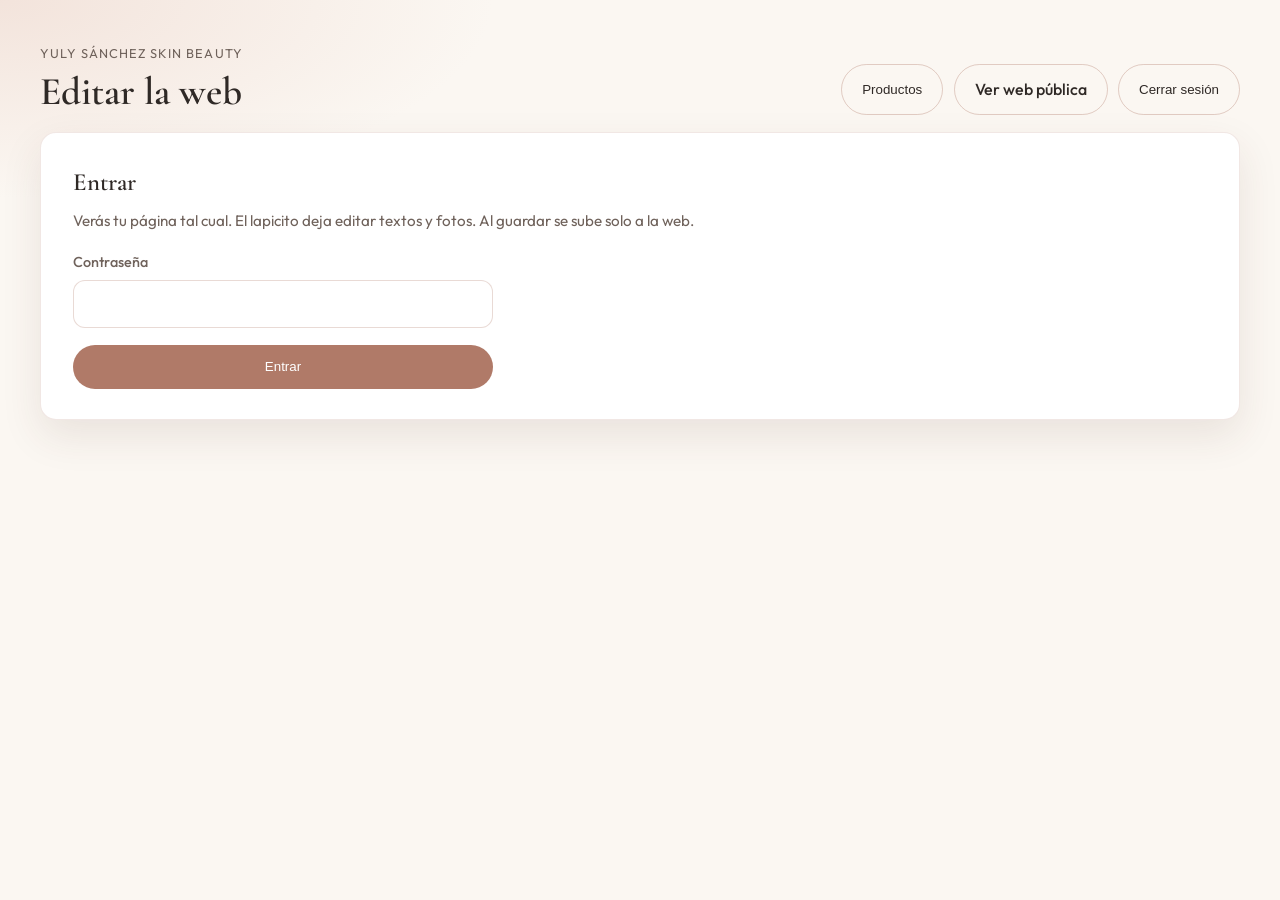
==== commit 6256200b: "Quita el texto de ayuda y las pestanas del admin. Co-authored-by: Cursor <cursoragent@cursor.com>" ====
--- a/admin.html
+++ b/admin.html
@@ -19,6 +19,7 @@
         <h1>Editar la web</h1>
       </div>
       <div class="admin-top__actions">
+        <button class="btn btn--ghost" type="button" id="btnProducts" hidden>Productos</button>
         <a class="btn btn--ghost" href="index.html" target="_blank" rel="noopener">Ver web pública</a>
         <button class="btn btn--ghost" type="button" id="btnLogout" hidden>Cerrar sesión</button>
       </div>
@@ -38,19 +39,6 @@
     </section>
 
     <section class="panel panel--app panel--live" id="appPanel" hidden>
-      <p class="muted live-hint" id="sessionLabel">
-        Así se ve tu página · toca el <strong>lápiz</strong> junto a un texto o foto para cambiarlo · Productos se editan en su pestaña
-      </p>
-
-      <nav class="editor-tabs" id="editorTabs" aria-label="Secciones">
-        <button type="button" class="editor-tab is-active" data-tab="inicio" data-hash="inicio">Inicio</button>
-        <button type="button" class="editor-tab" data-tab="servicios" data-hash="servicios">Servicios</button>
-        <button type="button" class="editor-tab" data-tab="productos" data-hash="productos">Productos</button>
-        <button type="button" class="editor-tab" data-tab="sobre-mi" data-hash="sobre-mi">Sobre mí</button>
-        <button type="button" class="editor-tab" data-tab="resultados" data-hash="testimonios">Antes/después</button>
-        <button type="button" class="editor-tab" data-tab="testimonios" data-hash="testimonios">Testimonios</button>
-      </nav>
-
       <div class="live-frame-wrap" id="liveFrameWrap">
         <iframe
           id="siteFrame"
--- a/admin.css
+++ b/admin.css
@@ -778,21 +778,18 @@
 }
 
 .panel--live {
-  padding: 1rem 1rem 0.5rem;
-}
-
-.live-hint {
-  margin-bottom: 0.75rem;
+  padding: 0;
+  overflow: hidden;
 }
 
 .live-frame-wrap {
-  margin: 0.5rem -0.25rem 0;
+  margin: 0;
   border-radius: 16px;
   overflow: hidden;
   border: 1px solid rgba(176, 122, 104, 0.22);
   background: #fff;
-  min-height: min(78vh, 900px);
-  height: calc(100vh - 210px);
+  min-height: min(82vh, 960px);
+  height: calc(100vh - 140px);
 }
 
 .live-frame {
@@ -812,7 +809,7 @@
 @media (max-width: 820px) {
   .live-frame-wrap,
   .live-frame {
-    height: calc(100vh - 260px);
+    height: calc(100vh - 180px);
     min-height: 70vh;
   }
 }
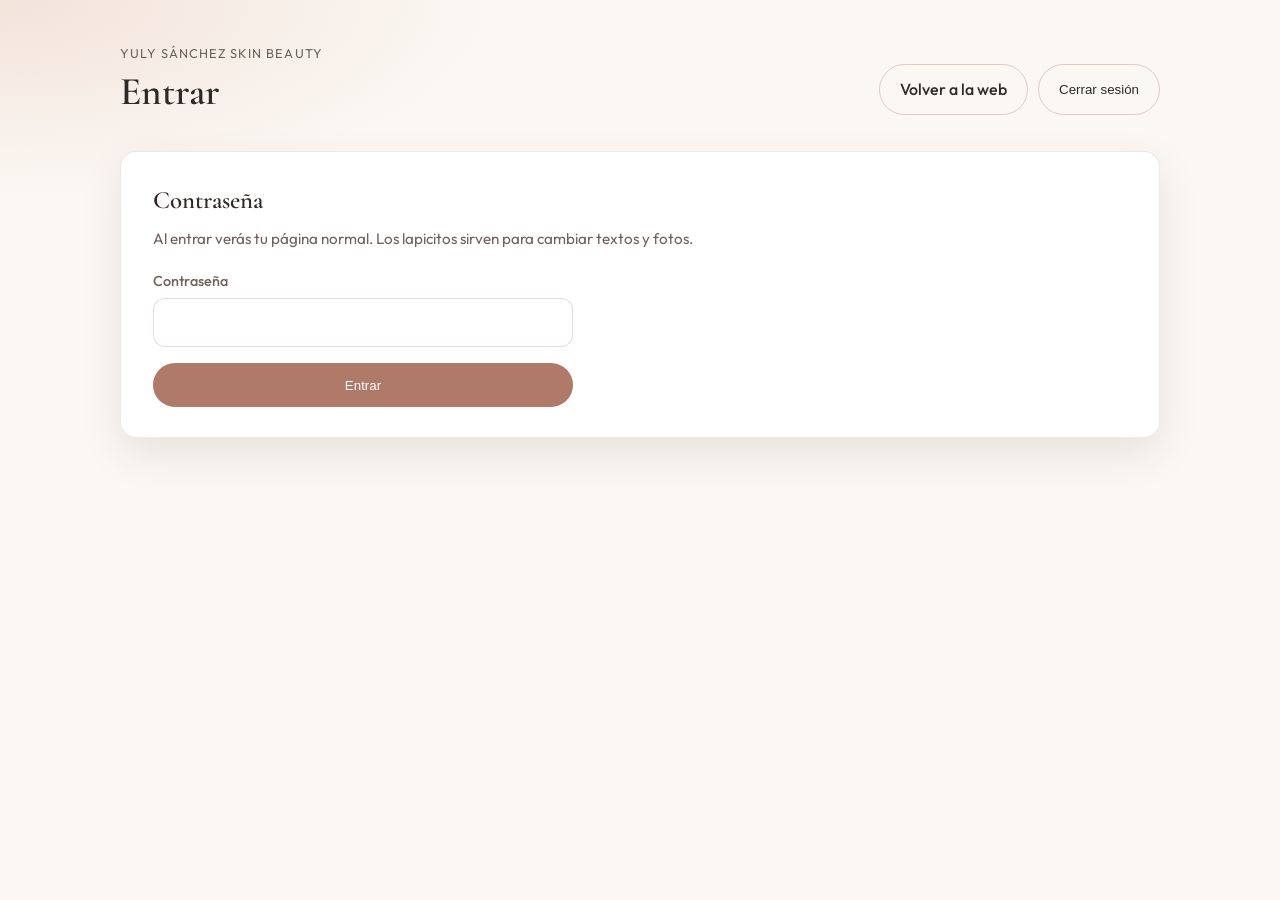
==== commit 46e2f17a: "Admin abre la pagina real con lapicitos, sin iframe ni banner. Co-authored-by: Cursor <cursoragent@c" ====
--- a/admin.html
+++ b/admin.html
@@ -11,23 +11,22 @@
   <link href="https://fonts.googleapis.com/css2?family=Cormorant+Garamond:ital,wght@0,500;0,600;1,500&family=Outfit:wght@300;400;500;600&display=swap" rel="stylesheet" />
   <link rel="stylesheet" href="admin.css" />
 </head>
-<body class="admin-body--live">
-  <div class="admin admin--live">
-    <header class="admin-top admin-top--live">
+<body>
+  <div class="admin">
+    <header class="admin-top">
       <div>
         <p class="admin-top__eyebrow">Yuly Sánchez Skin Beauty</p>
-        <h1>Editar la web</h1>
+        <h1 id="adminTitle">Entrar</h1>
       </div>
       <div class="admin-top__actions">
-        <button class="btn btn--ghost" type="button" id="btnProducts" hidden>Productos</button>
-        <a class="btn btn--ghost" href="index.html" target="_blank" rel="noopener">Ver web pública</a>
+        <a class="btn btn--ghost" href="index.html?edit=1" id="btnBackWeb" hidden>Volver a la web</a>
         <button class="btn btn--ghost" type="button" id="btnLogout" hidden>Cerrar sesión</button>
       </div>
     </header>
 
     <section class="panel" id="loginPanel">
-      <h2>Entrar</h2>
-      <p class="muted">Verás tu página tal cual. El lapicito deja editar textos y fotos. Al guardar se sube solo a la web.</p>
+      <h2>Contraseña</h2>
+      <p class="muted">Al entrar verás tu página normal. Los lapicitos sirven para cambiar textos y fotos.</p>
       <form id="loginForm" class="form">
         <label>
           Contraseña
@@ -38,18 +37,8 @@
       </form>
     </section>
 
-    <section class="panel panel--app panel--live" id="appPanel" hidden>
-      <div class="live-frame-wrap" id="liveFrameWrap">
-        <iframe
-          id="siteFrame"
-          class="live-frame"
-          title="Vista editable de la web"
-          src="about:blank"
-        ></iframe>
-      </div>
-
-      <!-- Productos (lista admin) -->
-      <div id="productsPanel" class="products-panel" hidden>
+    <section class="panel panel--app" id="appPanel" hidden>
+      <div id="productsPanel" class="products-panel">
         <div class="app-bar">
           <p class="muted" id="listMeta">—</p>
           <div class="app-bar__actions">
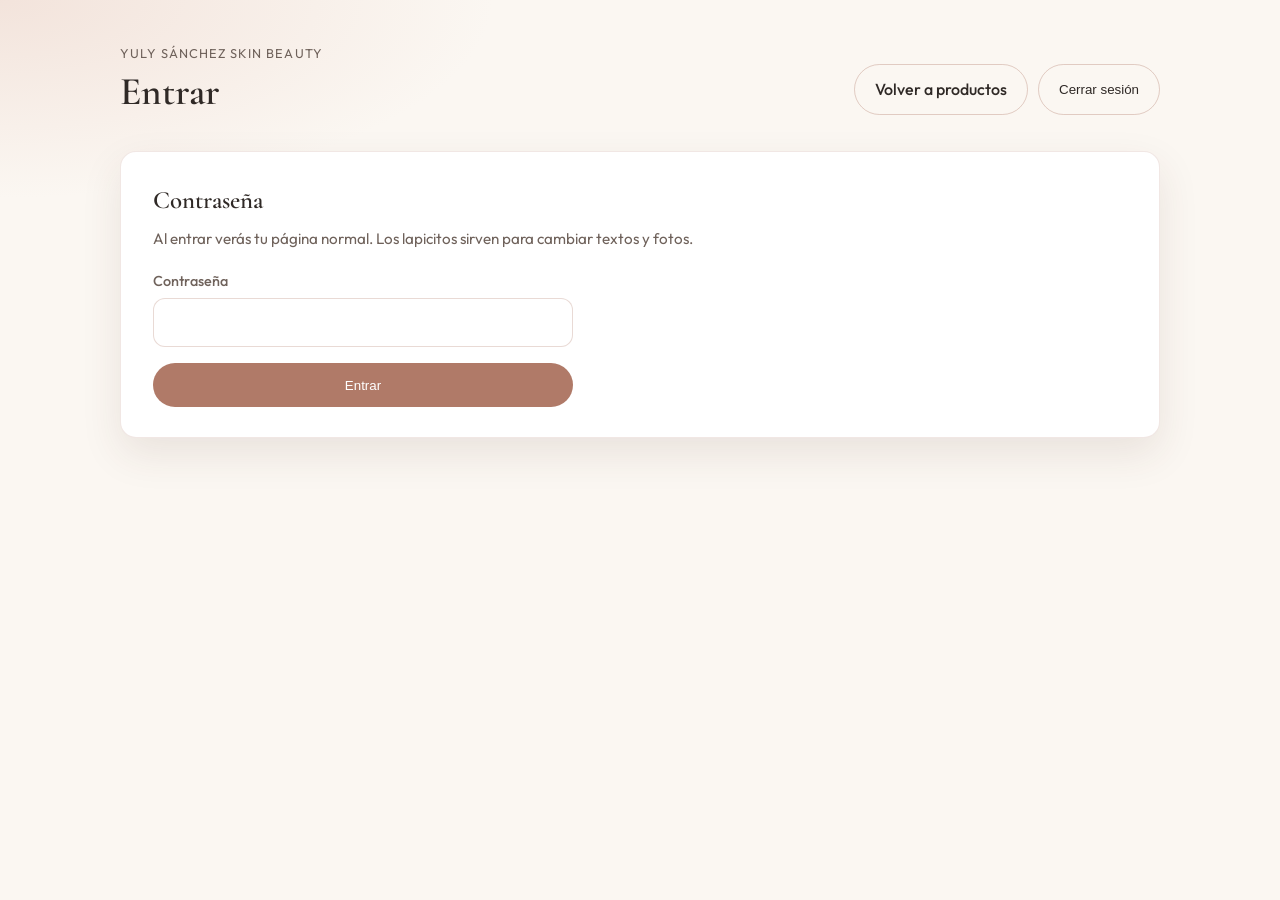
==== commit 3fefd6cc: "Vuelve a productos desde admin y permite borrar servicios. Co-authored-by: Cursor <cursoragent@curso" ====
--- a/admin.html
+++ b/admin.html
@@ -19,7 +19,7 @@
         <h1 id="adminTitle">Entrar</h1>
       </div>
       <div class="admin-top__actions">
-        <a class="btn btn--ghost" href="index.html?edit=1" id="btnBackWeb" hidden>Volver a la web</a>
+        <a class="btn btn--ghost" href="index.html?edit=1#productos" id="btnBackWeb" hidden>Volver a productos</a>
         <button class="btn btn--ghost" type="button" id="btnLogout" hidden>Cerrar sesión</button>
       </div>
     </header>
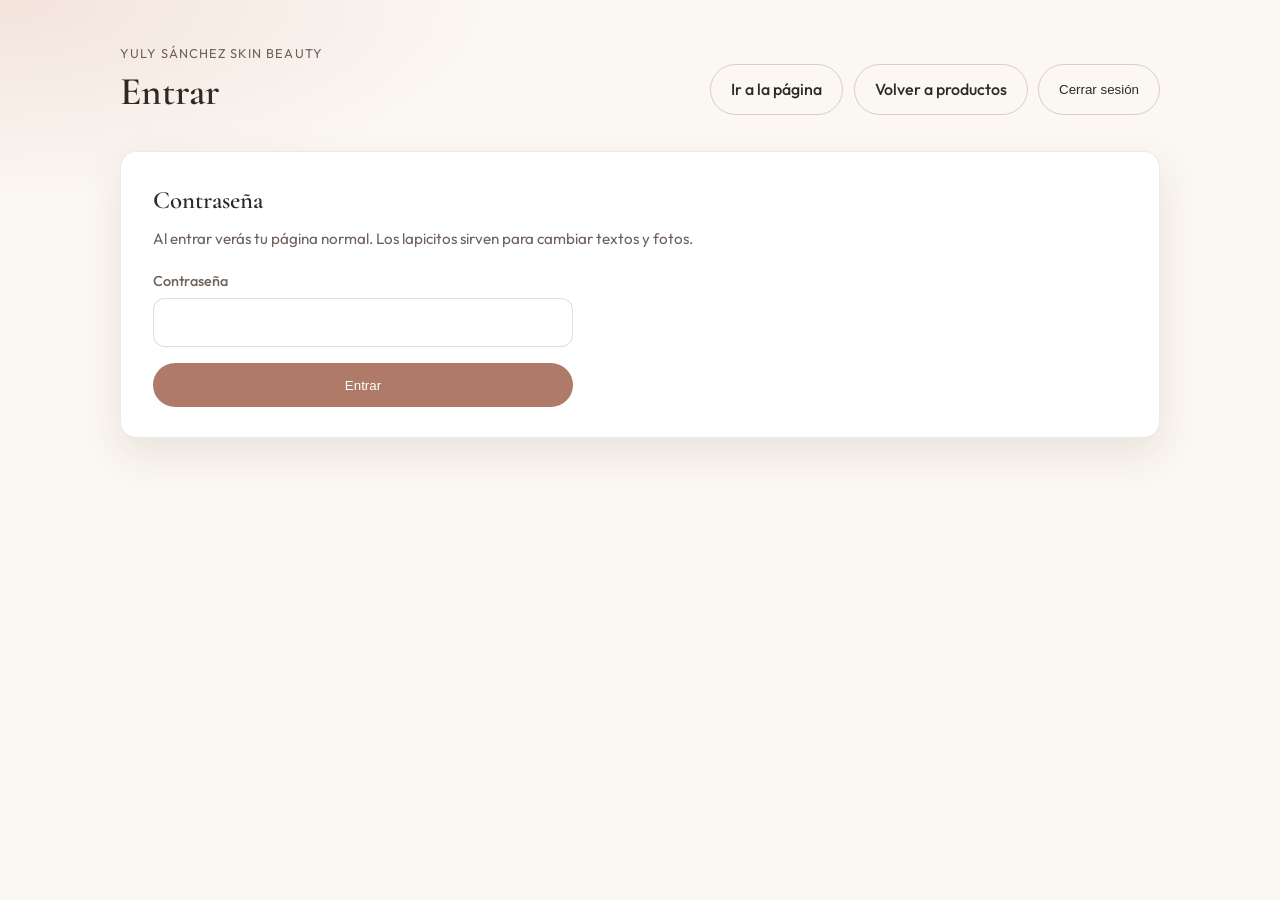
==== commit e84bc9fa: "Add Ir a la pagina button to open the public site from admin. Co-authored-by: Cursor <cursoragent@cu" ====
--- a/admin.html
+++ b/admin.html
@@ -19,6 +19,7 @@
         <h1 id="adminTitle">Entrar</h1>
       </div>
       <div class="admin-top__actions">
+        <a class="btn btn--ghost" href="index.html" id="btnGoSite" hidden>Ir a la página</a>
         <a class="btn btn--ghost" href="index.html?edit=1#productos" id="btnBackWeb" hidden>Volver a productos</a>
         <button class="btn btn--ghost" type="button" id="btnLogout" hidden>Cerrar sesión</button>
       </div>
